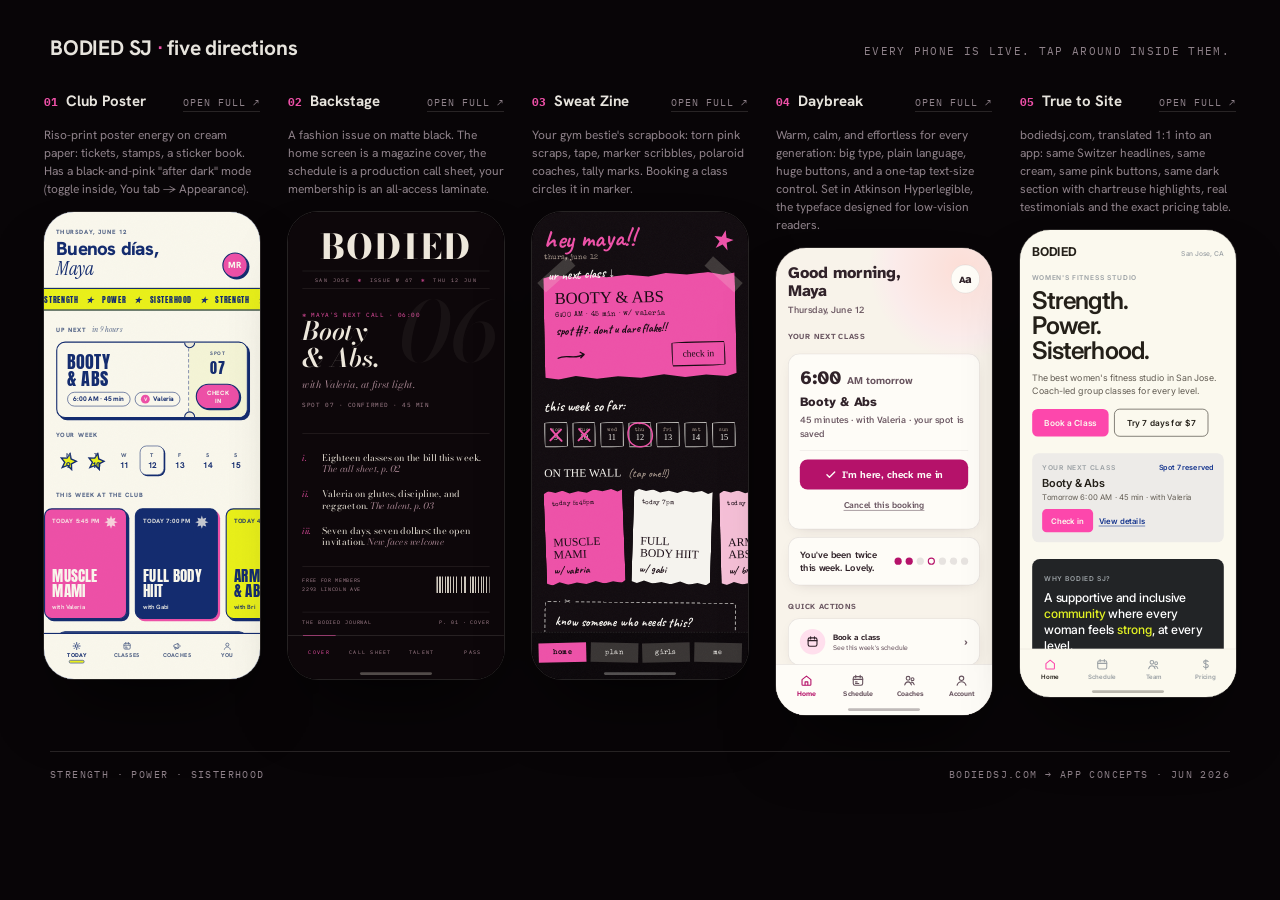
==== compare.html @ d13631b4 "BODIED SJ app UI concepts: 5 interactive mockups Co-Authored-By: Claude Fable 5 <noreply@anthropic.c" ====
<!DOCTYPE html>
<html lang="en">
<head>
<meta charset="UTF-8">
<meta name="viewport" content="width=device-width, initial-scale=1.0">
<title>BODIED SJ · Five Directions</title>
<link rel="preconnect" href="https://fonts.googleapis.com">
<link rel="preconnect" href="https://fonts.gstatic.com" crossorigin>
<link href="https://fonts.googleapis.com/css2?family=Hanken+Grotesk:wght@400;600;700&family=IBM+Plex+Mono:wght@400;500&display=swap" rel="stylesheet">
<style>
:root{
  --bg: oklch(12% 0.01 340);
  --tx: oklch(92% 0.01 90);
  --dim: oklch(62% 0.02 340);
  --pink: oklch(67% 0.21 350);
  --hair: oklch(92% 0.01 90 / 0.14);
}
*{margin:0;padding:0;box-sizing:border-box}
body{
  background:var(--bg); color:var(--tx);
  font-family:'Hanken Grotesk', sans-serif;
  min-height:100vh; padding:34px 30px 40px;
}
header{display:flex; align-items:baseline; justify-content:space-between; gap:16px; flex-wrap:wrap; max-width:1180px; margin:0 auto}
h1{font-size:21px; font-weight:700; letter-spacing:-0.01em}
h1 .dot{color:var(--pink)}
header .hint{font-family:'IBM Plex Mono', monospace; font-size:11px; letter-spacing:0.12em; color:var(--dim); text-transform:uppercase}
.row{
  display:flex; gap:28px; justify-content:center; align-items:flex-start; flex-wrap:wrap;
  max-width:1300px; margin:30px auto 0;
}
.option{width:216px}
.cap{display:flex; align-items:baseline; justify-content:space-between; margin-bottom:14px}
.cap .name{font-size:15px; font-weight:700}
.cap .name .no{font-family:'IBM Plex Mono', monospace; font-size:11px; color:var(--pink); margin-right:8px}
.cap a{
  font-family:'IBM Plex Mono', monospace; font-size:10px; letter-spacing:0.1em;
  color:var(--dim); text-decoration:none; text-transform:uppercase;
  border-bottom:1px solid var(--hair); padding-bottom:2px;
}
.cap a:hover{color:var(--pink); border-color:var(--pink)}
.desc{font-size:12px; line-height:1.5; color:var(--dim); margin-bottom:14px; min-height:72px}
.shell{
  width:216px; height:467px; border-radius:30px; overflow:hidden;
  background:oklch(8% 0.01 340);
  outline:1px solid var(--hair);
  box-shadow:0 40px 70px -25px oklch(0% 0 0 / 0.7);
  position:relative;
}
.shell iframe{
  width:390px; height:844px; border:0;
  transform:scale(0.5538); transform-origin:0 0;
  position:absolute; top:0; left:0;
}
footer{
  max-width:1180px; margin:36px auto 0; padding-top:16px;
  border-top:1px solid var(--hair);
  display:flex; justify-content:space-between; flex-wrap:wrap; gap:10px;
}
footer span{font-family:'IBM Plex Mono', monospace; font-size:10px; letter-spacing:0.14em; color:var(--dim); text-transform:uppercase}
@media (max-width:1000px){
  .row{gap:30px}
}
</style>
</head>
<body>
<header>
  <h1>BODIED SJ <span class="dot">·</span> five directions</h1>
  <span class="hint">Every phone is live. Tap around inside them.</span>
</header>

<div class="row">
  <div class="option">
    <div class="cap">
      <span class="name"><span class="no">01</span>Club Poster</span>
      <a href="index.html" target="_blank">open full ↗</a>
    </div>
    <p class="desc">Riso-print poster energy on cream paper: tickets, stamps, a sticker book. Has a black-and-pink "after dark" mode (toggle inside, You tab → Appearance).</p>
    <div class="shell"><iframe src="index.html" title="Concept 01 · Club Poster" loading="lazy"></iframe></div>
  </div>

  <div class="option">
    <div class="cap">
      <span class="name"><span class="no">02</span>Backstage</span>
      <a href="concept-02.html" target="_blank">open full ↗</a>
    </div>
    <p class="desc">A fashion issue on matte black. The home screen is a magazine cover, the schedule is a production call sheet, your membership is an all-access laminate.</p>
    <div class="shell"><iframe src="concept-02.html" title="Concept 02 · Backstage" loading="lazy"></iframe></div>
  </div>

  <div class="option">
    <div class="cap">
      <span class="name"><span class="no">03</span>Sweat Zine</span>
      <a href="concept-03.html" target="_blank">open full ↗</a>
    </div>
    <p class="desc">Your gym bestie's scrapbook: torn pink scraps, tape, marker scribbles, polaroid coaches, tally marks. Booking a class circles it in marker.</p>
    <div class="shell"><iframe src="concept-03.html" title="Concept 03 · Sweat Zine" loading="lazy"></iframe></div>
  </div>

  <div class="option">
    <div class="cap">
      <span class="name"><span class="no">04</span>Daybreak</span>
      <a href="concept-04.html" target="_blank">open full ↗</a>
    </div>
    <p class="desc">Warm, calm, and effortless for every generation: big type, plain language, huge buttons, and a one-tap text-size control. Set in Atkinson Hyperlegible, the typeface designed for low-vision readers.</p>
    <div class="shell"><iframe src="concept-04.html" title="Concept 04 · Daybreak" loading="lazy"></iframe></div>
  </div>

  <div class="option">
    <div class="cap">
      <span class="name"><span class="no">05</span>True to Site</span>
      <a href="concept-05.html" target="_blank">open full ↗</a>
    </div>
    <p class="desc">bodiedsj.com, translated 1:1 into an app: same Switzer headlines, same cream, same pink buttons, same dark section with chartreuse highlights, real testimonials and the exact pricing table.</p>
    <div class="shell"><iframe src="concept-05.html" title="Concept 05 · True to Site" loading="lazy"></iframe></div>
  </div>
</div>

<footer>
  <span>Strength · Power · Sisterhood</span>
  <span>bodiedsj.com → app concepts · Jun 2026</span>
</footer>
</body>
</html>
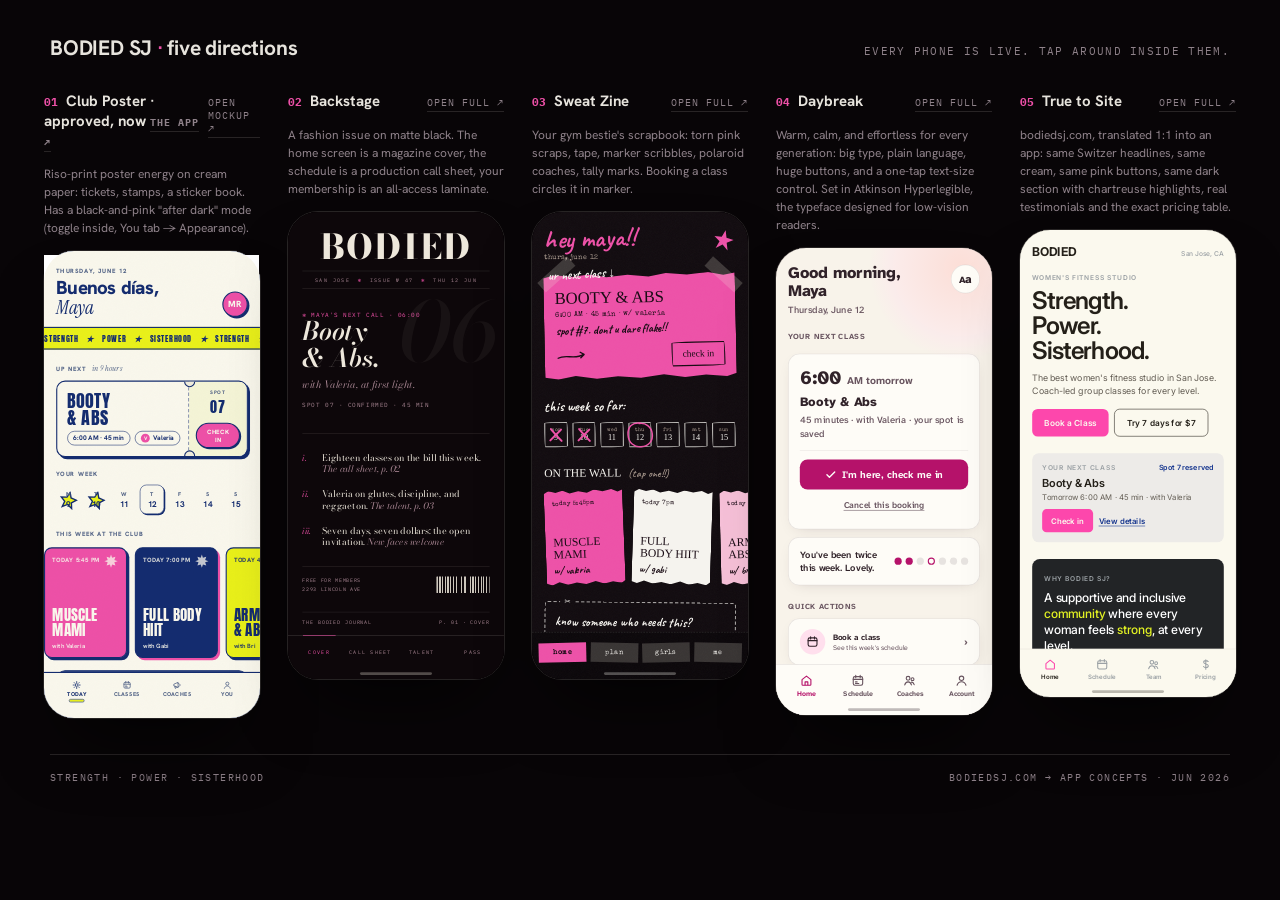
==== commit 654fdf25: "Concept-01 becomes the full BODIED SJ app (installable PWA) index.html is now the real app: rolling " ====
--- a/compare.html
+++ b/compare.html
@@ -72,11 +72,11 @@
 <div class="row">
   <div class="option">
     <div class="cap">
-      <span class="name"><span class="no">01</span>Club Poster</span>
-      <a href="index.html" target="_blank">open full ↗</a>
+      <span class="name"><span class="no">01</span>Club Poster · approved, now <a href="index.html" target="_blank">the app ↗</a></span>
+      <a href="concept-01.html" target="_blank">open mockup ↗</a>
     </div>
     <p class="desc">Riso-print poster energy on cream paper: tickets, stamps, a sticker book. Has a black-and-pink "after dark" mode (toggle inside, You tab → Appearance).</p>
-    <div class="shell"><iframe src="index.html" title="Concept 01 · Club Poster" loading="lazy"></iframe></div>
+    <div class="shell"><iframe src="concept-01.html" title="Concept 01 · Club Poster" loading="lazy"></iframe></div>
   </div>
 
   <div class="option">
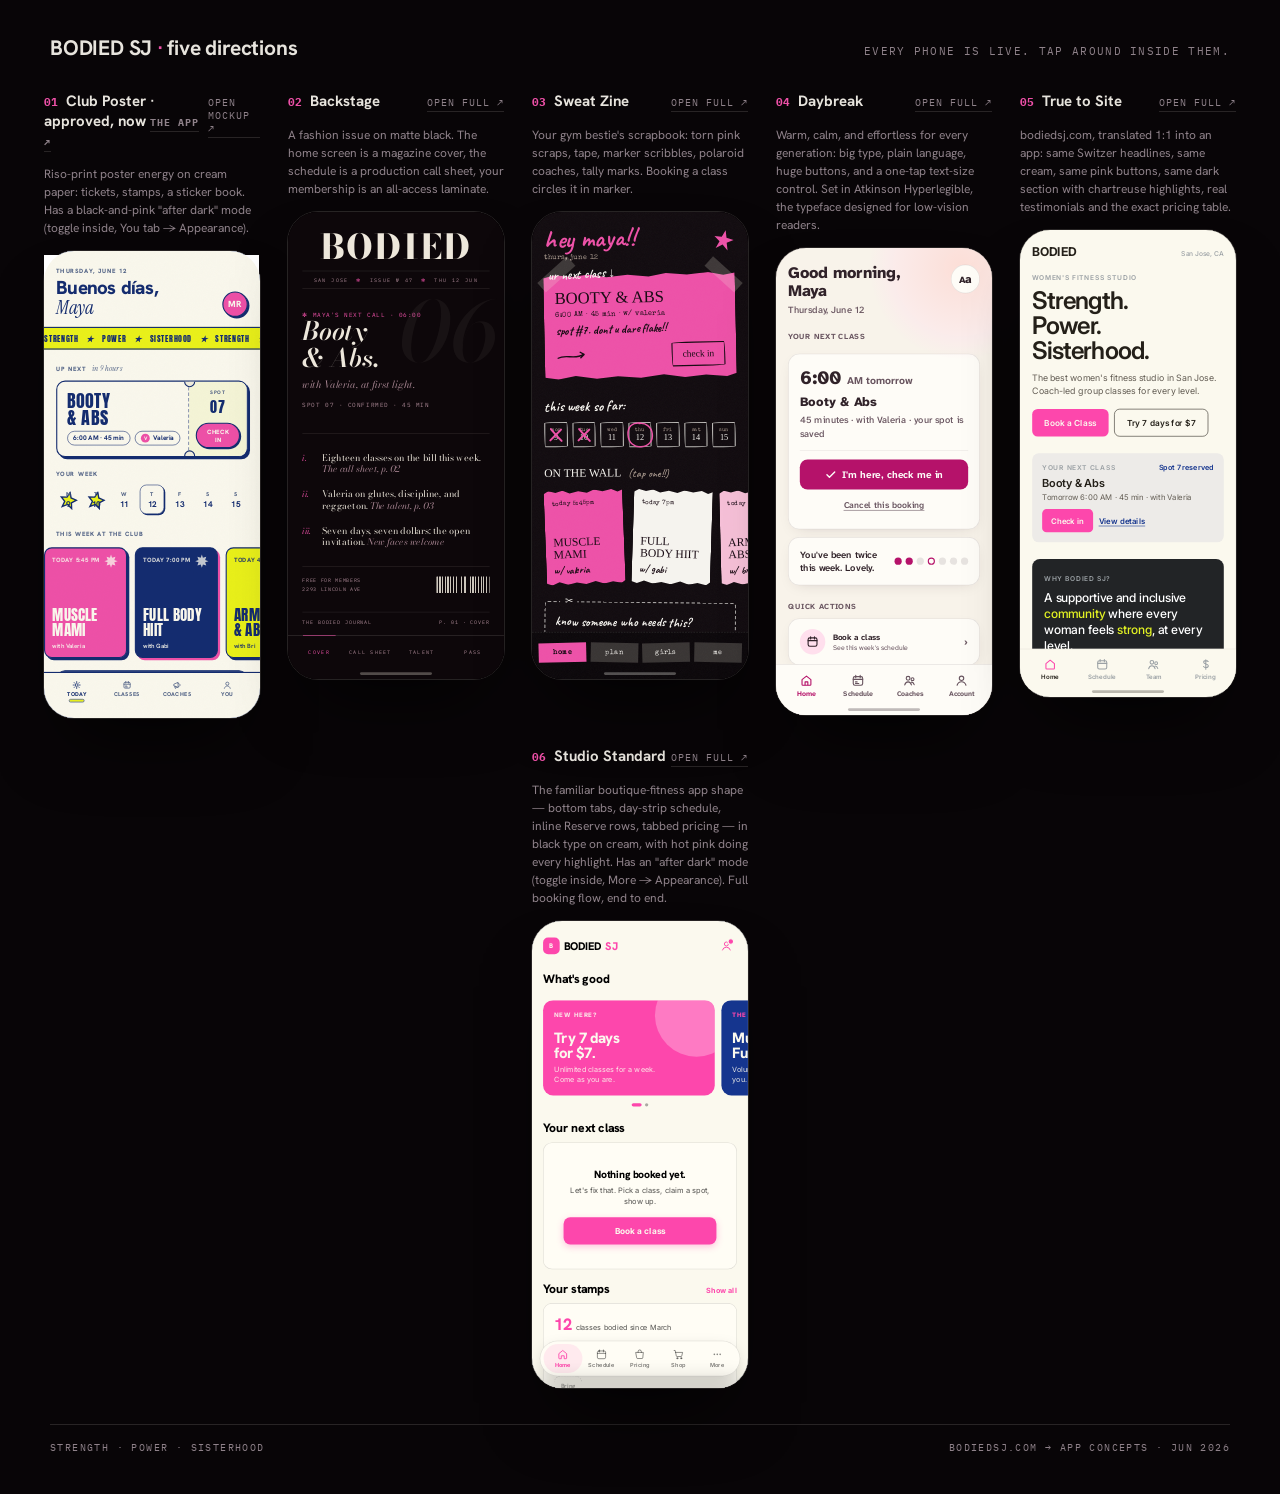
==== commit a65c29b8: "feat: concept-06 mockup + compare.html gallery card Adds concept-06 "Studio Standard": the familiar " ====
--- a/compare.html
+++ b/compare.html
@@ -114,6 +114,15 @@
     <p class="desc">bodiedsj.com, translated 1:1 into an app: same Switzer headlines, same cream, same pink buttons, same dark section with chartreuse highlights, real testimonials and the exact pricing table.</p>
     <div class="shell"><iframe src="concept-05.html" title="Concept 05 · True to Site" loading="lazy"></iframe></div>
   </div>
+
+  <div class="option">
+    <div class="cap">
+      <span class="name"><span class="no">06</span>Studio Standard</span>
+      <a href="concept-06.html" target="_blank">open full ↗</a>
+    </div>
+    <p class="desc">The familiar boutique-fitness app shape — bottom tabs, day-strip schedule, inline Reserve rows, tabbed pricing — in black type on cream, with hot pink doing every highlight. Has an "after dark" mode (toggle inside, More → Appearance). Full booking flow, end to end.</p>
+    <div class="shell"><iframe src="concept-06.html" title="Concept 06 · Studio Standard" loading="lazy"></iframe></div>
+  </div>
 </div>
 
 <footer>
